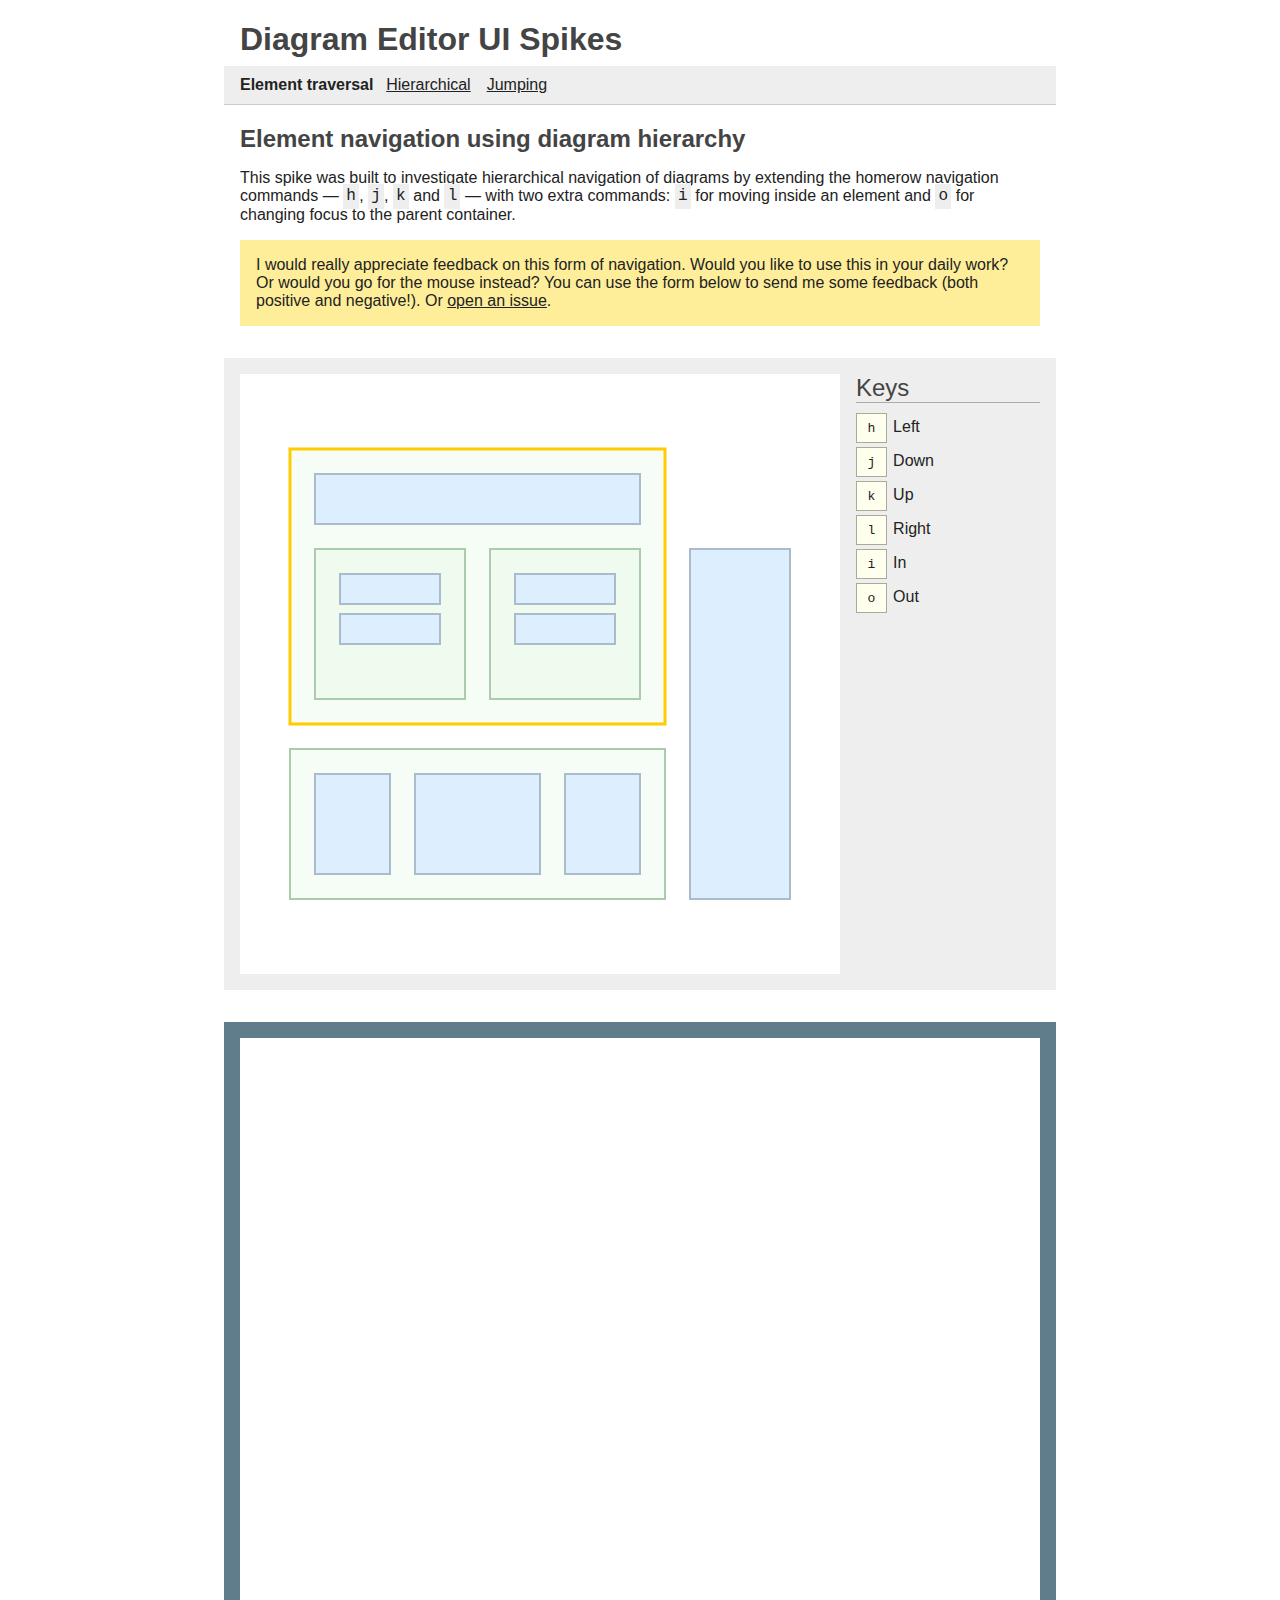
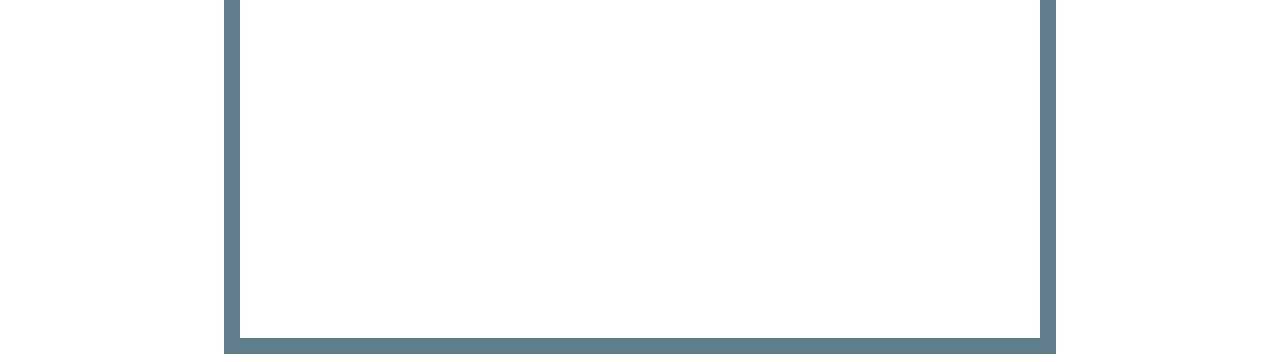
==== navigation-hierarchy.html @ 8e31d86b "Commit of index, navigation-hierarchy, navigation-jump" ====
<!DOCTYPE html>
<html xmlns="http://www.w3.org/1999/xhtml" xml:lang="en" lang="en">
  <head>
    <meta http-equiv="Content-Type" content="text/html; charset=utf-8"/>
    <title>Diagram Editor UI Spikes &mdash; Navigation &mdash; Hierarchy</title>
    <link type="text/css" href="/theme/css/main.css" rel="stylesheet">
  </head>
  <body>
    <header>
      <h1><a href="/index.html">Diagram Editor UI Spikes</a></h1>
      <nav>
	<ul>
	  <li>
	    Element traversal
	    <ul>
	      <li><a href="navigation-hierarchy.html">Hierarchical</a></li>
	      <li><a href="navigation-jump.html">Jumping</a></li>
	    </ul>
	  </li>
	</ul>
      </nav>
    </header>

    <div id="intro">
  <h2>Element navigation using diagram hierarchy</h2>
  <p>
    This spike was built to investigate hierarchical navigation of diagrams by extending
    the homerow navigation commands &mdash; <kbd>h</kbd>, <kbd>j</kbd>, <kbd>k</kbd> and <kbd>l</kbd> &mdash; with two extra commands:
    <kbd>i</kbd> for moving inside an element and <kbd>o</kbd> for changing focus to the parent container.
  </p>
  <p class="highlight">
    I would really appreciate feedback on this form of navigation. Would you
    like to use this in your daily work? Or would you go for the mouse
    instead? You can use the form below to send me some feedback (both
    positive and negative!).
    Or <a href="https://github.com/MelleB/ui-spikes/issues/new">open an issue</a>.
  </p>
</div>

<div id="container">
  <svg xmlns="http://www.w3.org/2000/svg" xmlns:xlink="http://www.w3.org/1999/xlink"
       id="canvas" width="600" height="600">

    <rect x="450" y="175" width="100" height="350" class="element" id="e1"></rect>

    <g transform="translate(50, 75)">
      <rect x="0" y="0" width="375" height="275" class="container" id="e02"></rect>
      <rect x="25" y="25" width="325" height="50" class="element" id="e02-e03"></rect>

      <g transform="translate(25, 100)">
    <rect x="0" y="0" width="150" height="150" class="container" id="e02-e04"></rect>
    <rect x="25" y="25" width="100" height="30" class="element" id="e02-e04-e05"></rect>
    <rect x="25" y="65" width="100" height="30" class="element" id="e02-e04-e06"></rect>
      </g>

      <g transform="translate(200, 100)">
    <rect x="0" y="0" width="150" height="150" class="container" id="e02-e07"></rect>
    <rect x="25" y="25" width="100" height="30" class="element" id="e02-e07-e08"></rect>
    <rect x="25" y="65" width="100" height="30" class="element" id="e02-e07-e09"></rect>
      </g>
    </g>

    <g transform="translate(50, 375)">
      <rect x="0" y="0" width="375" height="150" class="container" id="e10"></rect>
      <rect x="25" y="25" width="75" height="100" class="element" id="e10-e11"></rect>
      <rect x="125" y="25" width="125" height="100" class="element" id="e10-e12"></rect>
      <rect x="275" y="25" width="75" height="100" class="element" id="e10-e13"></rect>
    </g>

  </svg>
  <div id="key-list">
    <h2>Keys</h2>
    <ul>
      <li><kbd>h</kbd>Left</li>
      <li><kbd>j</kbd>Down</li>
      <li><kbd>k</kbd>Up</li>
      <li><kbd>l</kbd>Right</li>
      <li><kbd>i</kbd>In</li>
      <li><kbd>o</kbd>Out</li>
    </ul>
  </div>
</div>

<div id="feedbackForm">
  <iframe src="https://docs.google.com/forms/d/1pm_Fb3wVTPGmOtqtSlLiqt4LPPCC0DjmtZ5AhP-CWPs/viewform?embedded=true" width="800" height="900" frameborder="0" marginheight="0" marginwidth="0">Loading...</iframe>
</div>

<script type="text/javascript">
 // You might not need jquery . com
 function ready(fn) {
   if (document.readyState != 'loading'){
     fn();
   } else {
     document.addEventListener('DOMContentLoaded', fn);
   }
 }

 var state = {};

 ready(function() {

   state = init();
   render(state);

   window.addEventListener('keydown', function(e) {
     if (commands[e.key]) {
       state = commands[e.key](state)
     render(state);
     }
   });
 });

 function init() {
   var e = document.getElementById('e02');

   return {
     activeElement: e
   }
 }

 function render(state) {
   Array.prototype.slice.call(document.querySelectorAll('.active')).map(function(el) {
     el.classList.remove('active');
   });

   state.activeElement.classList.add('active');
 }

 function moveIn(state) {
   if ( ! state.activeElement.matches('.container')) {
     return state
   }

   directChildIds = getDirectChildIds(state.activeElement.id);
   if (directChildIds.length > 0) {
     state.activeElement = document.getElementById(directChildIds[0]);
   }
   return state;
 }

 function getDirectChildIds(aid) {
   var children = Array.prototype.slice.call(document.querySelectorAll('*[id^="' + aid + '-"]'));
   var childIds = children.map(function (e) { return e.id; });
   return childIds.filter(function(cid) {
     return aid.split('-').length === cid.split('-').length - 1;
   }).sort();
 }


 function moveOut(state) {
   var parentId = getParentId(state.activeElement.id);
   if (parentId == '') {
     return state;
   }

   var parent = document.getElementById(parentId);
   if (parent) {
     state.activeElement = parent
   }
   return state;
 }

 function getParentId(id) {
   return id.split('-').slice(0, -1).join('-');
 }

 function generateMoveFunc(axis, direction) {
   var NAV_AXIS_THRESHOLD = 0.1;

   return function(state) {

     var parentId = getParentId(state.activeElement.id);
     var childIds = (parentId != '')
       ? getDirectChildIds(parentId)
       : Array.prototype.slice
          .call(document.querySelectorAll('svg rect:not([id*="-"])'))
          .map(function(e) { return e.id });


     var siblings = childIds.filter(function(i) { return i !== state.activeElement.id });

     var best = { distance:Infinity, sibling:null },
     ar = state.activeElement.getBoundingClientRect();

     for (var i = 0; i < siblings.length; i++) {
       var s = document.getElementById(siblings[i]),
       r = s.getBoundingClientRect(),
       dx = r.left - ar.left,
       dy = r.top - ar.top,
       dAxis = axis == 'x' ? dx : dy,
       dOrtAxis = axis == 'x' ? dy : dx;

       if (direction == '-' && dAxis > 0) { continue; }
       else if (direction == '+' && dAxis < 0) { continue; }
       else if (dOrtAxis != 0.0 && Math.abs(dAxis / dOrtAxis) < NAV_AXIS_THRESHOLD) { continue; }

       var d = Math.sqrt(dAxis*dAxis + dOrtAxis*dOrtAxis);
       if (d < best.distance) {
     best.distance = d;
     best.sibling = s;
       }
     }

     if (best.sibling) {
       state.activeElement = best.sibling;
     }

     return state;
   }
 }

 var commands = {
   'h': generateMoveFunc('x', '-'),
   'j': generateMoveFunc('y', '+'),
   'k': generateMoveFunc('y', '-'),
   'l': generateMoveFunc('x', '+'),
   'i': moveIn,
   'o': moveOut,
 };

</script>
    
  </body>
</html>
---- theme/css/main.css ----
body {
  font-family: Deja Vu Sans, Arial, sans-serif;
  color: #222;
}
div#intro, header {
  width: 800px;
  margin: 0 auto;
  padding: 0 1em;
}

h1, h2 {
  margin-bottom: .5rem;
  color: #444;
}
h1 a {
  text-decoration: none;
  color: #444;
}
h1 a:hover {
  background: #fff;
  color: #777;
}

nav ul {
  list-style-type: none;
  margin: 0;
  padding: 0;
}

nav > ul {
  width: 800px;
  background: #eee;
  padding: .3em 1em;
  overflow: hidden;
  margin-left: -1em;
  border-bottom: 1px solid #ccc;
}

nav ul li {
  float: left;
  font-weight: bold;
  padding: .3em 0;
  margin: 0;
}

nav ul li a {
  font-weight: normal;
  color: #222;
}
a {
  color: #222;
}

a:hover {
  color: #444;
  background: #ccc;
}

nav ul li li {
  margin: 0 .5em;
}

nav ul ul {
  float: right;
  margin: -.3em .3em;
}

div#container {
  margin: 2rem auto;
  height: 600px;
  width: 800px;
  border: 1em solid #eee;
}

div#key-list {
  width: 200px;
  float: right;
  background: #eee;
  min-height: 600px;
}

div#key-list h2 {
  margin: 0 0 0 1rem;
  padding: 0;
  font-weight: 300;
  border-bottom: 1px solid #aaa;
}

div#key-list ul {
  padding: 0;
  margin: .5em 0 0 1em;
  list-style: none;
  border-collapse: separate;
  border-spacing: .5em .3em;       
}

div#key-list ul li {
  line-height: 2em;
}

div#key-list ul li kbd {
  padding: .5em .8em;
  margin: 0 .5em 0 0; 
  background: #ffe;
  border: 1px solid #aa9;
  white-space: nowrap;
  height: 1em;
}

div.double-column {
  margin-top: 1em;
  -webkit-column-count: 2;
  -moz-column-count: 2;
  column-count: 2;
}
div.double-column p {
  margin: 0 0 1em 0;
}

p.highlight {
  background: #fe9;
  padding: 1em;
}

p kbd {
  padding: .2em;
  font-size: 1rem;
  background: #eee;
}

ul.spike-list {
  margin: 0px;
  padding: 0px;
  list-style-type: none;
  color: #555;
}

ul.spike-list > li {
  background: #fefefe;
}

ul.spike-list > li > span {
  display: block;
  padding: .5em 1em;
  background: #f5f5f5;
  font-weight: bold;
  border-bottom: 2px solid #ccc
}

ul.spike-list > li > ul {
  padding: 1em 2em;
  list-style-type: square;
}
ul.spike-list > li ul ul {
  list-style-type: none;
}


ul.spike-list > li > ul ul li:before {
  list-style-type: none;
  content: "\2610";
  margin-right:5px;
}








/**
 * SVG styling
 **/
svg {
  margin: 0;
  padding: 0;
}

svg .element {
  fill: #def;
  stroke-width: 2px;
  stroke: #abc;
}

svg .container {
  fill: rgba(225, 250, 225, .3);
  stroke-width: 2px;
  stroke: #aca;
}

svg .active {
  stroke-width: 3px;
  stroke: #fc0;
}

svg #labels .bg-element {
  fill: #abc;
}

svg #labels .bg-container {
  fill: #aca;
}

svg #labels g.active {
  opacity: 0;
}

svg #labels text {
  fill: #fff;
  font-family: monospace;
  font-weight: bold;
}

div#feedbackForm {
  width: 800px;
  height: 900px;
  margin: 0 auto;
  border: 1em solid rgb(96, 125, 139);
}
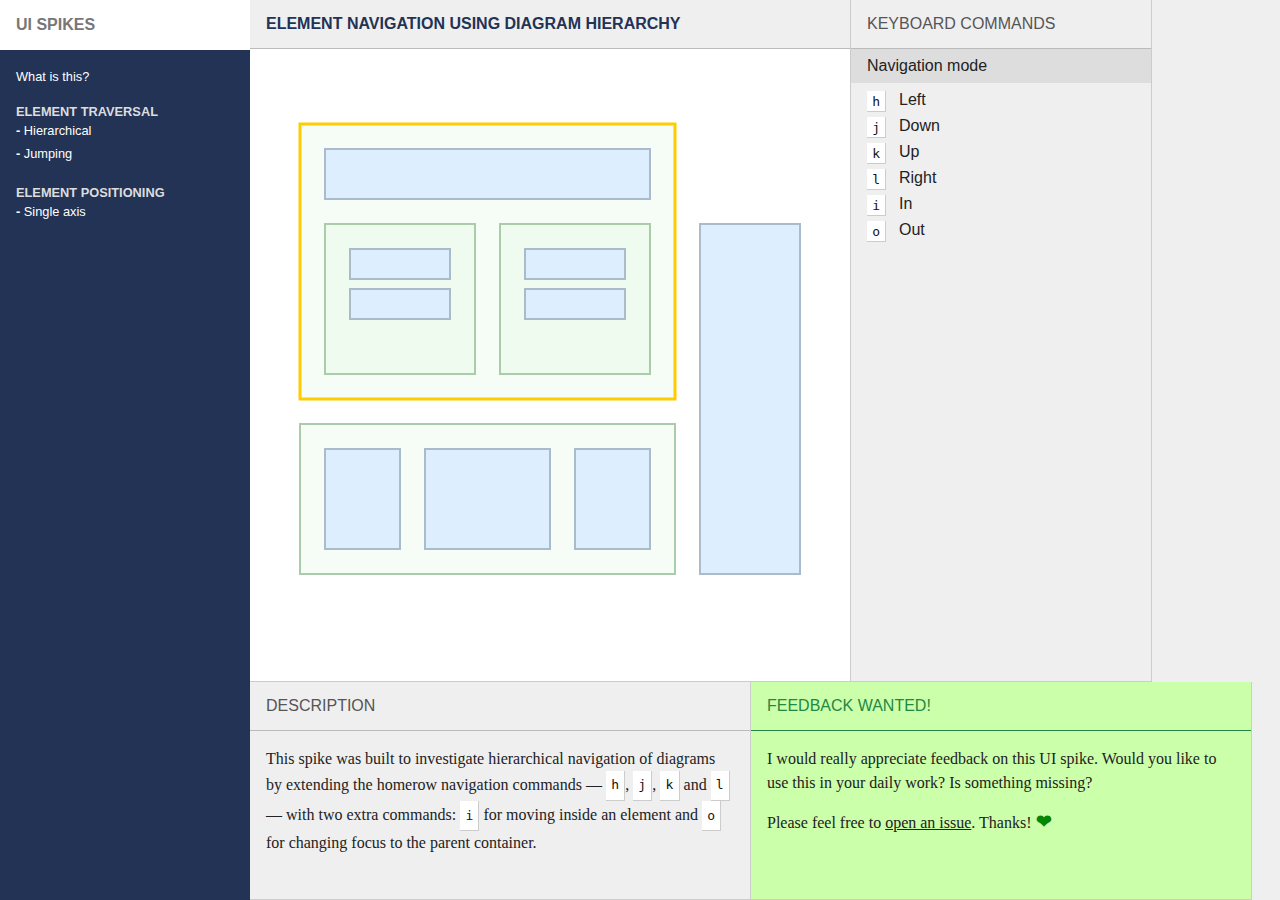
==== commit d9b93d52: "Add spike positioning single axis + style changes" ====
--- a/navigation-hierarchy.html
+++ b/navigation-hierarchy.html
@@ -3,41 +3,39 @@
   <head>
     <meta http-equiv="Content-Type" content="text/html; charset=utf-8"/>
     <title>Diagram Editor UI Spikes &mdash; Navigation &mdash; Hierarchy</title>
-    <link type="text/css" href="/theme/css/main.css" rel="stylesheet">
+    <link type="text/css" href="https://melleb.github.io/ui-spikes/theme/css/main-flex.css" rel="stylesheet">
+    <link type="text/css" href="https://melleb.github.io/ui-spikes/theme/css/diagram.css" rel="stylesheet">
+    <script type="text/javascript" src="https://melleb.github.io/ui-spikes/theme/js/base.js"></script>
   </head>
   <body>
     <header>
-      <h1><a href="/index.html">Diagram Editor UI Spikes</a></h1>
+      <h1><a href="https://melleb.github.io/ui-spikes/index.html">UI Spikes</a></h1>
       <nav>
 	<ul>
 	  <li>
-	    Element traversal
+	    <a href="index.html">What is this?</a>
+	  </li>
+	  <li>
+	    <span>Element traversal</span>
 	    <ul>
 	      <li><a href="navigation-hierarchy.html">Hierarchical</a></li>
 	      <li><a href="navigation-jump.html">Jumping</a></li>
 	    </ul>
 	  </li>
+	  <li>
+	    <span>Element positioning</span>
+	    <ul>
+	      <li><a href="positioning-single-axis.html">Single axis</a></li>
+	    </ul>
+	  </li>
 	</ul>
       </nav>
     </header>
 
-    <div id="intro">
+    <div id="container">
+
+      <div id="diagram">
   <h2>Element navigation using diagram hierarchy</h2>
-  <p>
-    This spike was built to investigate hierarchical navigation of diagrams by extending
-    the homerow navigation commands &mdash; <kbd>h</kbd>, <kbd>j</kbd>, <kbd>k</kbd> and <kbd>l</kbd> &mdash; with two extra commands:
-    <kbd>i</kbd> for moving inside an element and <kbd>o</kbd> for changing focus to the parent container.
-  </p>
-  <p class="highlight">
-    I would really appreciate feedback on this form of navigation. Would you
-    like to use this in your daily work? Or would you go for the mouse
-    instead? You can use the form below to send me some feedback (both
-    positive and negative!).
-    Or <a href="https://github.com/MelleB/ui-spikes/issues/new">open an issue</a>.
-  </p>
-</div>
-
-<div id="container">
   <svg xmlns="http://www.w3.org/2000/svg" xmlns:xlink="http://www.w3.org/1999/xlink"
        id="canvas" width="600" height="600">
 
@@ -68,21 +66,23 @@
     </g>
 
   </svg>
-  <div id="key-list">
-    <h2>Keys</h2>
-    <ul>
-      <li><kbd>h</kbd>Left</li>
-      <li><kbd>j</kbd>Down</li>
-      <li><kbd>k</kbd>Up</li>
-      <li><kbd>l</kbd>Right</li>
-      <li><kbd>i</kbd>In</li>
-      <li><kbd>o</kbd>Out</li>
-    </ul>
-  </div>
 </div>
 
-<div id="feedbackForm">
-  <iframe src="https://docs.google.com/forms/d/1pm_Fb3wVTPGmOtqtSlLiqt4LPPCC0DjmtZ5AhP-CWPs/viewform?embedded=true" width="800" height="900" frameborder="0" marginheight="0" marginwidth="0">Loading...</iframe>
+<div id="shortcuts">
+  <h2>Keyboard Commands</h2>
+  <dl>
+    <dt>Navigation mode</dt>
+    <dd>
+      <dl class="short">
+    <dt><kbd>h</kbd></dt><dd>Left</dd>
+    <dt><kbd>j</kbd></dt><dd>Down</dd>
+    <dt><kbd>k</kbd></dt><dd>Up</dd>
+    <dt><kbd>l</kbd></dt><dd>Right</dd>
+    <dt><kbd>i</kbd></dt><dd>In</dd>
+    <dt><kbd>o</kbd></dt><dd>Out</dd>
+      </dl>
+    </dd>
+  </dl>
 </div>
 
 <script type="text/javascript">
@@ -219,6 +219,30 @@
  };
 
 </script>
-    
+
+<div id="info">
+  <h2>Description</h2>
+  <p>
+    This spike was built to investigate hierarchical navigation of diagrams by extending
+    the homerow navigation commands &mdash; <kbd>h</kbd>, <kbd>j</kbd>, <kbd>k</kbd> and <kbd>l</kbd> &mdash; with two extra commands:
+    <kbd>i</kbd> for moving inside an element and <kbd>o</kbd> for changing focus to the parent container.
+  </p>
+</div>
+
+      <div id="feedback">
+	<h2>Feedback wanted!</h2>
+	<p>
+	  I would really appreciate feedback on this UI spike.
+	  Would you like to use this in your daily work?
+	  Is something missing?
+	</p>
+	<p>
+	  Please feel free to
+	  <a href="https://github.com/MelleB/ui-spikes/issues/new">open an issue</a>.
+	  Thanks! <span class="heart">&#x2764;</span>
+	</p>
+      </div>
+    </div>
+
   </body>
 </html>